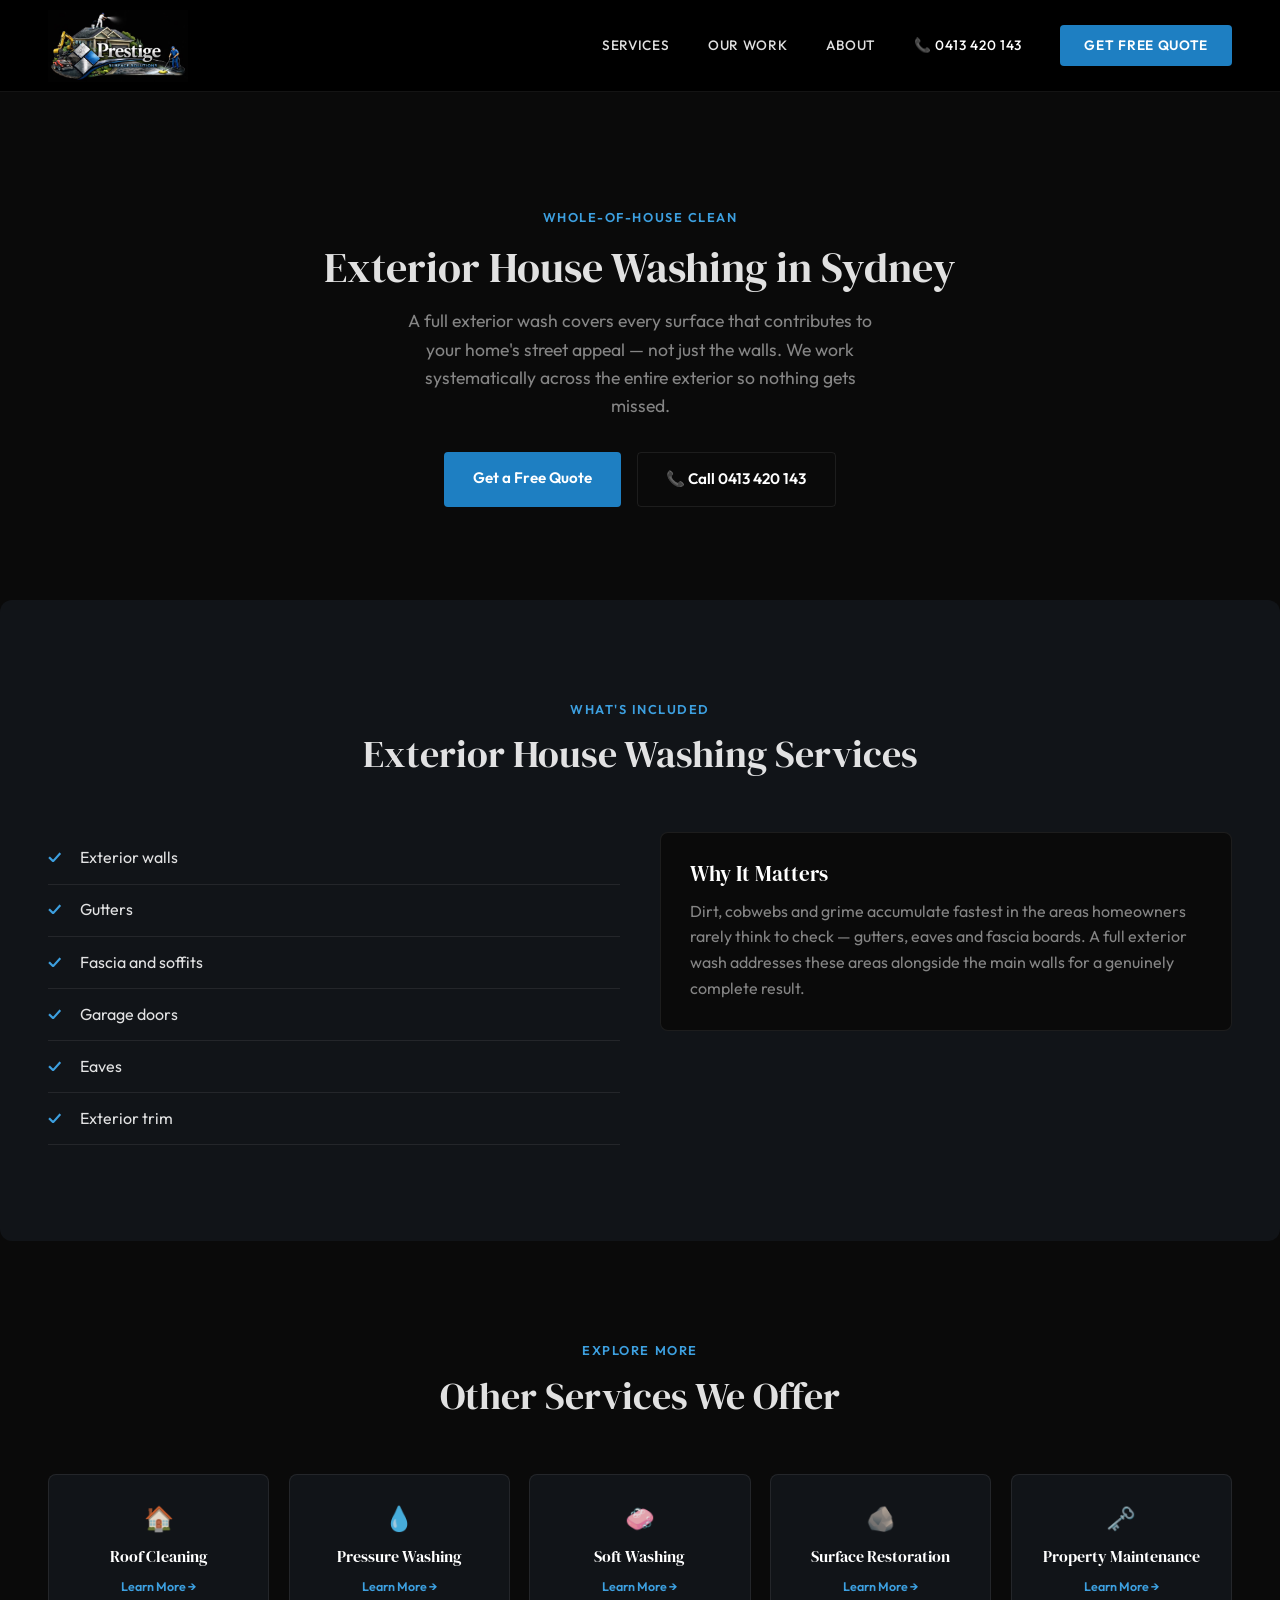
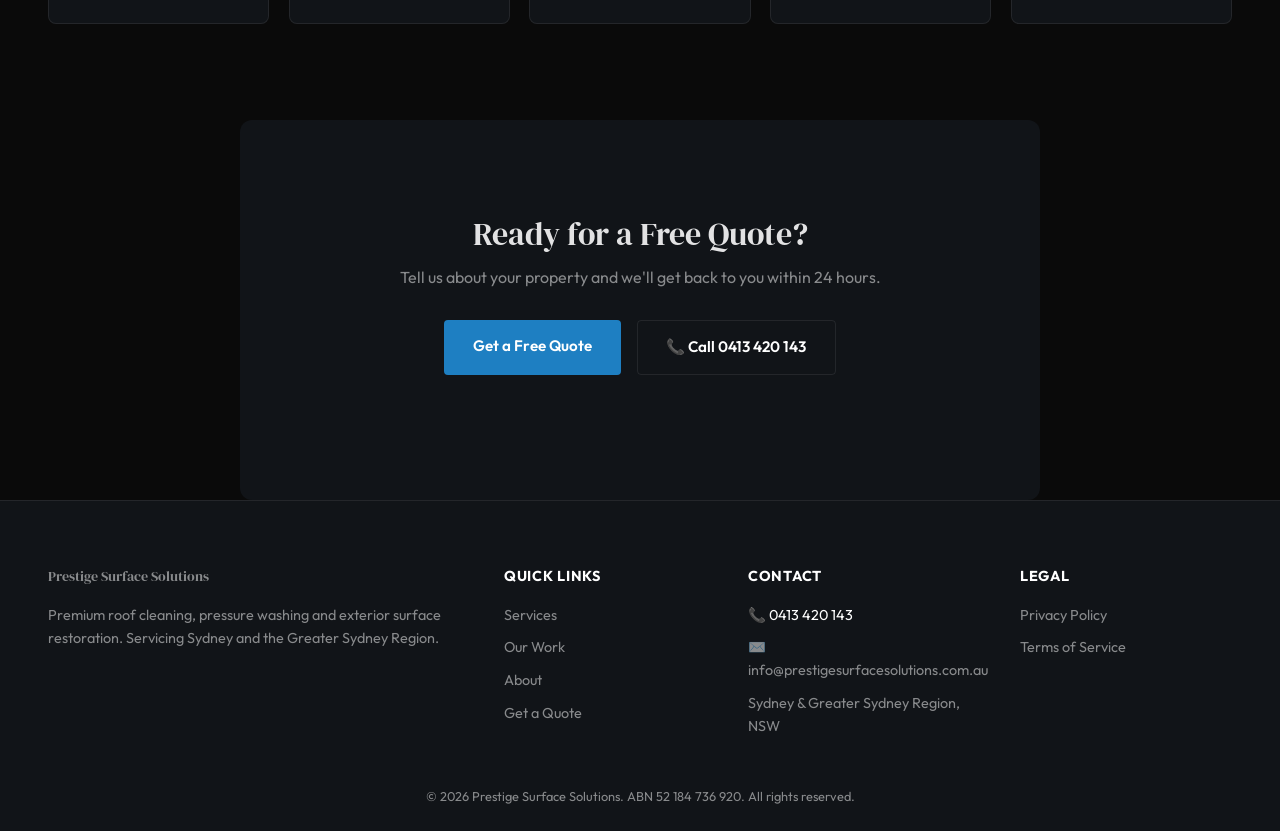
==== services/exterior-house-washing.html @ c5a3cd72 "Initial site build" ====
<!DOCTYPE html>
<html lang="en-AU">
<head>
<meta charset="UTF-8">
<meta name="viewport" content="width=device-width, initial-scale=1.0">
<title>Exterior House Washing Sydney | Prestige Surface Solutions</title>
<meta name="description" content="Complete exterior house washing in Sydney — walls, gutters, fascia, soffits and more. Fully insured. Free quotes.">
<link rel="canonical" href="https://www.prestigesurfacesolutions.com.au/services/exterior-house-washing.html">
<link rel="preconnect" href="https://fonts.googleapis.com">
<link href="https://fonts.googleapis.com/css2?family=DM+Serif+Display&family=Outfit:wght@400;500;600;700&display=swap" rel="stylesheet">
<link rel="stylesheet" href="../style.css">

<!-- Google Ads gtag.js — PLACEHOLDER ID, replace before launch -->
<script async src="https://www.googletagmanager.com/gtag/js?id=AW-XXXXXXXXX"></script>
<script>
  window.dataLayer = window.dataLayer || [];
  function gtag(){dataLayer.push(arguments);}
  gtag('js', new Date());
  gtag('config', 'AW-XXXXXXXXX');
</script>

<script type="application/ld+json">
{
  "@context": "https://schema.org",
  "@type": "Service",
  "name": "Exterior House Washing",
  "provider": {
    "@type": "LocalBusiness",
    "name": "Prestige Surface Solutions",
    "telephone": "+61413420143",
    "address": {
      "@type": "PostalAddress",
      "addressLocality": "Sydney",
      "addressRegion": "NSW",
      "addressCountry": "AU"
    }
  },
  "areaServed": "Greater Sydney Region, NSW",
  "description": "Complete exterior house washing in Sydney — walls, gutters, fascia, soffits and more. Fully insured. Free quotes."
}
</script>
</head>
<body>

<!-- ============ NAV ============ -->
<nav>
  <div class="logo-group">
    <a href="../index.html"><img src="../images/logo.jpg" alt="Prestige Surface Solutions" class="logo-img"></a>
  </div>
  <div class="nav-links">
    <a href="../index.html#services">Services</a>
    <a href="../index.html#gallery">Our Work</a>
    <a href="../index.html#about">About</a>
    <a href="tel:+61413420143" class="nav-phone">📞 0413 420 143</a>
    <a href="../index.html#quote" class="nav-cta">Get Free Quote</a>
  </div>
  <a href="tel:+61413420143" class="mobile-phone-btn">📞</a>
</nav>

<!-- ============ SERVICE HERO ============ -->
<section class="service-hero">
  <div class="service-hero-content fade-in">
    <span class="hero-eyebrow">Whole-of-House Clean</span>
    <h1>Exterior House Washing in Sydney</h1>
    <p class="hero-sub">A full exterior wash covers every surface that contributes to your home's street appeal — not just the walls. We work systematically across the entire exterior so nothing gets missed.</p>
    <div class="hero-ctas">
      <a href="../index.html#quote" class="btn-primary">Get a Free Quote</a>
      <a href="tel:+61413420143" class="btn-secondary">📞 Call 0413 420 143</a>
    </div>
  </div>
</section>

<!-- ============ WHAT'S INCLUDED ============ -->
<section class="service-details">
  <div class="section-header fade-in">
    <span class="section-label">What's Included</span>
    <h2>Exterior House Washing Services</h2>
  </div>
  <div class="includes-grid fade-in">
    <ul class="includes-list">
      <li>Exterior walls</li>
      <li>Gutters</li>
      <li>Fascia and soffits</li>
      <li>Garage doors</li>
      <li>Eaves</li>
      <li>Exterior trim</li>
    </ul>
    <div class="why-box">
      <h3>Why It Matters</h3>
      <p>Dirt, cobwebs and grime accumulate fastest in the areas homeowners rarely think to check — gutters, eaves and fascia boards. A full exterior wash addresses these areas alongside the main walls for a genuinely complete result.</p>
    </div>
  </div>
</section>

<!-- ============ OTHER SERVICES ============ -->
<section class="related-services">
  <div class="section-header fade-in">
    <span class="section-label">Explore More</span>
    <h2>Other Services We Offer</h2>
  </div>
  <div class="related-grid">
    <a href="roof-cleaning.html" class="related-card fade-in">
      <div class="service-icon">🏠</div>
      <h3>Roof Cleaning</h3>
      <span class="service-link">Learn More →</span>
    </a>
    <a href="pressure-washing.html" class="related-card fade-in">
      <div class="service-icon">💧</div>
      <h3>Pressure Washing</h3>
      <span class="service-link">Learn More →</span>
    </a>
    <a href="soft-washing.html" class="related-card fade-in">
      <div class="service-icon">🧼</div>
      <h3>Soft Washing</h3>
      <span class="service-link">Learn More →</span>
    </a>
    <a href="surface-restoration.html" class="related-card fade-in">
      <div class="service-icon">🪨</div>
      <h3>Surface Restoration</h3>
      <span class="service-link">Learn More →</span>
    </a>
    <a href="property-maintenance.html" class="related-card fade-in">
      <div class="service-icon">🗝️</div>
      <h3>Property Maintenance</h3>
      <span class="service-link">Learn More →</span>
    </a>
  </div>
</section>

<!-- ============ CTA ============ -->
<section class="service-cta">
  <div class="service-cta-inner fade-in">
    <h2>Ready for a Free Quote?</h2>
    <p>Tell us about your property and we'll get back to you within 24 hours.</p>
    <div class="hero-ctas" style="justify-content:center;">
      <a href="../index.html#quote" class="btn-primary">Get a Free Quote</a>
      <a href="tel:+61413420143" class="btn-secondary">📞 Call 0413 420 143</a>
    </div>
  </div>
</section>

<!-- ============ FOOTER ============ -->
<footer>
  <div class="footer-inner">
    <div class="footer-col">
      <p class="footer-brand">Prestige Surface Solutions</p>
      <p>Premium roof cleaning, pressure washing and exterior surface restoration. Servicing Sydney and the Greater Sydney Region.</p>
    </div>
    <div class="footer-col">
      <h4>Quick Links</h4>
      <a href="../index.html#services">Services</a>
      <a href="../index.html#gallery">Our Work</a>
      <a href="../index.html#about">About</a>
      <a href="../index.html#quote">Get a Quote</a>
    </div>
    <div class="footer-col">
      <h4>Contact</h4>
      <a href="tel:+61413420143">📞 0413 420 143</a>
      <a href="mailto:info@prestigesurfacesolutions.com.au">✉️ info@prestigesurfacesolutions.com.au</a>
      <p>Sydney &amp; Greater Sydney Region, NSW</p>
    </div>
    <div class="footer-col">
      <h4>Legal</h4>
      <a href="../privacy.html">Privacy Policy</a>
      <a href="../terms.html">Terms of Service</a>
    </div>
  </div>
  <div class="footer-bottom">
    <p>&copy; 2026 Prestige Surface Solutions. ABN 52 184 736 920. All rights reserved.</p>
  </div>
</footer>

<script src="../script.js"></script>
</body>
</html>
---- style.css ----
/* ===================================================
   PRESTIGE SURFACE SOLUTIONS — MAIN STYLESHEET
   =================================================== */

:root {
  --bg-dark: #0A0A0A;
  --bg-card: #111418;
  --bg-card-hover: #181C22;
  --accent-1: #1E7FC2;
  --accent-1-light: #3DA0E0;
  --accent-1-dark: #145A8C;
  --cream: #F2F0EB;
  --white: #FFFFFF;
  --text-light: rgba(255,255,255,0.88);
  --text-muted: rgba(255,255,255,0.5);
  --border: rgba(255,255,255,0.08);
  --font-display: 'DM Serif Display', serif;
  --font-body: 'Outfit', sans-serif;
}

* { margin: 0; padding: 0; box-sizing: border-box; }

body {
  background: var(--bg-dark);
  color: var(--text-light);
  font-family: var(--font-body);
  line-height: 1.6;
  overflow-x: hidden;
}

h1, h2, h3 {
  font-family: var(--font-display);
  font-weight: 400;
  line-height: 1.15;
}

a { color: inherit; text-decoration: none; }

img { max-width: 100%; display: block; }

section { padding: 6rem 3rem; max-width: 1280px; margin: 0 auto; }

.section-header { text-align: center; max-width: 640px; margin: 0 auto 3.5rem; }
.section-label {
  display: inline-block;
  color: var(--accent-1-light);
  font-size: 0.8rem;
  font-weight: 600;
  letter-spacing: 0.12em;
  text-transform: uppercase;
  margin-bottom: 0.8rem;
}
.section-header h2 { font-size: 2.4rem; margin-bottom: 0.8rem; }
.section-header p { color: var(--text-muted); font-size: 1.05rem; }
.placeholder-flag { color: var(--accent-1-light); font-style: italic; font-size: 0.85rem; }

/* ============ NAV ============ */
nav {
  position: sticky;
  top: 0; left: 0; right: 0;
  z-index: 100;
  padding: 0.6rem 3rem;
  display: flex;
  align-items: center;
  justify-content: space-between;
  background: #000000;
  border-bottom: 1px solid var(--border);
}
.logo-img { height: 72px; width: auto; object-fit: contain; }
.nav-links { display: flex; gap: 2.4rem; align-items: center; }
.nav-links a {
  font-size: 0.85rem;
  font-weight: 500;
  letter-spacing: 0.05em;
  text-transform: uppercase;
  transition: color 0.3s;
}
.nav-links a:hover { color: var(--accent-1-light); }
.nav-cta {
  background: var(--accent-1) !important;
  color: var(--white) !important;
  padding: 0.6rem 1.5rem;
  border-radius: 4px;
  font-weight: 600 !important;
}
.nav-cta:hover { background: var(--accent-1-light) !important; }
a[href^="tel:"] { color: var(--white); -webkit-text-fill-color: var(--white); }
.mobile-phone-btn { display: none; }

@media (max-width: 768px) {
  .nav-links { display: none; }
  .mobile-phone-btn {
    display: flex; align-items: center; justify-content: center;
    min-width: 44px; height: 44px;
    background: var(--accent-1); border-radius: 50%; color: var(--white);
  }
}

/* ============ HERO ============ */
.hero {
  display: grid;
  grid-template-columns: 1fr 1fr;
  gap: 3rem;
  align-items: center;
  padding: 4rem 3rem 5rem;
  max-width: 1280px;
  margin: 0 auto;
}
.hero-eyebrow {
  display: inline-block;
  color: var(--accent-1-light);
  font-size: 0.8rem;
  font-weight: 600;
  letter-spacing: 0.12em;
  text-transform: uppercase;
  margin-bottom: 1rem;
}
.hero h1 { font-size: 3rem; margin-bottom: 1.2rem; }
.hero-sub { color: var(--text-muted); font-size: 1.1rem; margin-bottom: 2rem; max-width: 480px; }
.hero-ctas { display: flex; gap: 1rem; margin-bottom: 1.8rem; flex-wrap: wrap; }
.btn-primary, .btn-secondary {
  padding: 0.9rem 1.8rem; border-radius: 4px; font-weight: 600; font-size: 0.95rem;
  transition: transform 0.2s, background 0.3s;
}
.btn-primary { background: var(--accent-1); color: var(--white); }
.btn-primary:hover { background: var(--accent-1-light); transform: translateY(-2px); }
.btn-secondary { background: transparent; border: 1px solid var(--border); color: var(--text-light); }
.btn-secondary:hover { border-color: var(--accent-1-light); color: var(--accent-1-light); }
.hero-trust { display: flex; gap: 1.5rem; flex-wrap: wrap; color: var(--text-muted); font-size: 0.85rem; }

.hero-image-wrap { position: relative; border-radius: 8px; overflow: hidden; aspect-ratio: 1/1; background: var(--bg-card); }
.hero-image-wrap::after {
  content: "";
  position: absolute;
  bottom: 0; left: 0; right: 0;
  height: 40%;
  background: linear-gradient(180deg, rgba(0,0,0,0) 0%, rgba(0,0,0,0.55) 100%);
  pointer-events: none;
  z-index: 1;
}
.hero-image-wrap img { width: 100%; height: 100%; object-fit: cover; }
.hero-stat-card {
  background: rgba(10,10,10,0.88);
  border: 1px solid var(--border);
  backdrop-filter: blur(6px);
  border-radius: 6px;
  padding: 0.7rem 0.5rem;
  text-align: center;
  flex: 1;
}
.hero-stat-card strong { display: block; font-family: var(--font-display); color: var(--accent-1-light); font-size: 1.2rem; }
.hero-stat-card span { font-size: 0.68rem; color: var(--text-muted); line-height: 1.2; display: block; }
.hero-stats-row {
  position: absolute;
  bottom: 14px; left: 14px; right: 14px;
  display: flex;
  gap: 0.5rem;
  z-index: 2;
}

@media (max-width: 900px) {
  .hero { grid-template-columns: 1fr; padding-top: 3rem; }
  .hero h1 { font-size: 2.2rem; }
}

@media (max-width: 480px) {
  .hero-stats-row { flex-direction: column; gap: 0.4rem; }
  .hero-stat-card { padding: 0.5rem 0.8rem; }
}

/* ============ SERVICES ============ */
.services-grid { display: grid; grid-template-columns: repeat(3, 1fr); gap: 1.5rem; }
.service-card {
  display: block;
  background: var(--bg-card);
  border: 1px solid var(--border);
  border-radius: 8px;
  padding: 2rem;
  transition: background 0.3s, transform 0.3s, border-color 0.3s;
}
.service-card:hover { background: var(--bg-card-hover); transform: translateY(-4px); border-color: var(--accent-1-dark); }
.service-icon { font-size: 1.8rem; margin-bottom: 1rem; }
.service-card h3 { font-size: 1.3rem; margin-bottom: 0.6rem; color: var(--white); }
.service-card p { color: var(--text-muted); font-size: 0.92rem; margin-bottom: 1.2rem; }
.service-link { color: var(--accent-1-light); font-weight: 600; font-size: 0.85rem; }

@media (max-width: 900px) { .services-grid { grid-template-columns: 1fr 1fr; } }
@media (max-width: 600px) { .services-grid { grid-template-columns: 1fr; } }

/* ============ GALLERY ============ */
.carousel-wrapper { position: relative; overflow: hidden; max-width: 1100px; margin: 0 auto; }
.carousel-track { display: flex; transition: transform 0.4s ease; }
.gallery-slide { flex: 0 0 50%; padding: 0 0.5rem; }
.gallery-photo { position: relative; aspect-ratio: 4/3; overflow: hidden; border-radius: 6px; background: var(--bg-card); }
.gallery-photo img { width: 100%; height: 100%; object-fit: cover; }
.gallery-label {
  position: absolute; top: 0; left: 0;
  background: var(--accent-1); color: #fff;
  padding: 0.3rem 0.8rem;
  font-size: 0.75rem; text-transform: uppercase; letter-spacing: 0.05em;
}
.carousel-arrow {
  position: absolute; top: 50%; transform: translateY(-50%);
  background: rgba(0,0,0,0.6); color: #fff; border: none;
  width: 40px; height: 40px; border-radius: 50%; cursor: pointer; z-index: 2;
  font-size: 1.4rem;
}
.carousel-arrow.prev { left: 10px; }
.carousel-arrow.next { right: 10px; }
.carousel-dots { display: flex; justify-content: center; gap: 0.5rem; margin-top: 1.5rem; }
.carousel-dots span { width: 8px; height: 8px; border-radius: 50%; background: var(--border); cursor: pointer; display: inline-block; }
.carousel-dots span.active { background: var(--accent-1); }

@media (max-width: 768px) {
  .gallery-slide { flex: 0 0 100%; }
  .gallery-photo { aspect-ratio: auto; height: 260px; }
}

/* ============ WHY US ============ */
.why-us { background: var(--bg-card); border-radius: 12px; }
.stats-grid { display: grid; grid-template-columns: repeat(4, 1fr); gap: 1.5rem; text-align: center; }
.stat-box strong { display: block; font-family: var(--font-display); font-size: 2.4rem; color: var(--accent-1-light); }
.stat-box span { color: var(--text-muted); font-size: 0.9rem; }

@media (max-width: 768px) { .stats-grid { grid-template-columns: 1fr 1fr; gap: 2rem; } }

/* ============ ABOUT ============ */
.about-content { max-width: 760px; margin: 0 auto; text-align: center; }
.about-content h2 { font-size: 2.2rem; margin: 0.8rem 0 1.5rem; }
.about-content p { color: var(--text-muted); margin-bottom: 1.2rem; }

/* ============ TESTIMONIALS ============ */
.testimonials-grid { display: grid; grid-template-columns: repeat(3, 1fr); gap: 1.5rem; }
.testimonial-card {
  background: var(--bg-card); border: 1px solid var(--border); border-radius: 8px; padding: 1.8rem;
}
.testimonial-card p { font-style: italic; margin-bottom: 1.2rem; color: var(--text-light); }
.testimonial-card strong { color: var(--accent-1-light); font-size: 0.85rem; font-style: normal; }

@media (max-width: 900px) { .testimonials-grid { grid-template-columns: 1fr; } }

/* ============ QUOTE FORM ============ */
.quote-form { background: var(--bg-card); border: 1px solid var(--border); border-radius: 8px; padding: 2.5rem; max-width: 760px; margin: 0 auto; }
.form-title { font-family: var(--font-display); font-size: 1.8rem; margin-bottom: 0.4rem; }
.form-subtitle { color: var(--text-muted); margin-bottom: 1rem; }
.form-grid { display: grid; grid-template-columns: 1fr 1fr; gap: 1.2rem; margin: 1.5rem 0; }
.form-group.full { grid-column: 1 / -1; }
.form-group label { display: block; font-size: 0.85rem; margin-bottom: 0.4rem; color: var(--text-muted); }
.form-group input, .form-group select, .form-group textarea {
  width: 100%; padding: 0.7rem 1rem; background: var(--bg-dark);
  border: 1px solid var(--border); border-radius: 4px; color: var(--text-light); font-family: inherit;
}
.form-group textarea { min-height: 100px; resize: vertical; }
.form-submit {
  width: 100%; padding: 1rem; background: var(--accent-1); color: var(--white);
  border: none; border-radius: 4px; font-weight: 600; cursor: pointer; transition: background 0.3s; font-size: 1rem;
}
.form-submit:hover { background: var(--accent-1-light); }
.form-note { text-align: center; color: var(--text-muted); font-size: 0.8rem; margin-top: 1rem; }

@media (max-width: 768px) { .form-grid { grid-template-columns: 1fr; } }

/* ============ FOOTER ============ */
footer { background: var(--bg-card); border-top: 1px solid var(--border); padding: 4rem 3rem 1.5rem; }
.footer-inner {
  max-width: 1280px; margin: 0 auto;
  display: grid; grid-template-columns: 2fr 1fr 1fr 1fr; gap: 2rem;
}
.footer-brand { font-family: var(--font-display); color: var(--white); font-size: 1.3rem; margin-bottom: 1rem; }
.footer-col p, .footer-col a { color: var(--text-muted); font-size: 0.9rem; }
.footer-col h4 { color: var(--white); font-size: 0.9rem; text-transform: uppercase; letter-spacing: 0.05em; margin-bottom: 1rem; }
.footer-col a { display: block; margin-bottom: 0.6rem; transition: color 0.3s; }
.footer-col a:hover { color: var(--accent-1-light); }
.footer-bottom { text-align: center; color: var(--text-muted); font-size: 0.8rem; margin-top: 3rem; }

@media (max-width: 768px) { .footer-inner { grid-template-columns: 1fr 1fr; } }
@media (max-width: 480px) { .footer-inner { grid-template-columns: 1fr; } }

/* ============ SERVICE PAGES ============ */
.service-hero {
  padding: 7rem 3rem 4rem;
  max-width: 900px;
  margin: 0 auto;
  text-align: center;
}
.service-hero h1 { font-size: 2.6rem; margin-bottom: 1rem; }
.service-hero .hero-sub { margin: 0 auto 2rem; }
.service-hero .hero-ctas { justify-content: center; }

.service-details { background: var(--bg-card); border-radius: 12px; }
.includes-grid { display: grid; grid-template-columns: 1fr 1fr; gap: 2.5rem; align-items: start; }
.includes-list { list-style: none; }
.includes-list li {
  padding: 0.8rem 0 0.8rem 2rem;
  border-bottom: 1px solid var(--border);
  position: relative;
  color: var(--text-light);
}
.includes-list li::before {
  content: "✓";
  position: absolute;
  left: 0;
  color: var(--accent-1-light);
  font-weight: 700;
}
.why-box {
  background: var(--bg-dark);
  border: 1px solid var(--border);
  border-radius: 8px;
  padding: 1.8rem;
}
.why-box h3 { font-family: var(--font-display); font-size: 1.3rem; margin-bottom: 0.8rem; color: var(--white); }
.why-box p { color: var(--text-muted); }

@media (max-width: 768px) {
  .includes-grid { grid-template-columns: 1fr; }
  .service-hero h1 { font-size: 2rem; }
}

.related-grid { display: grid; grid-template-columns: repeat(5, 1fr); gap: 1.2rem; }
.related-card {
  display: block;
  background: var(--bg-card);
  border: 1px solid var(--border);
  border-radius: 8px;
  padding: 1.5rem 1rem;
  text-align: center;
  transition: background 0.3s, transform 0.3s, border-color 0.3s;
}
.related-card:hover { background: var(--bg-card-hover); transform: translateY(-4px); border-color: var(--accent-1-dark); }
.related-card .service-icon { font-size: 1.5rem; margin-bottom: 0.6rem; }
.related-card h3 { font-size: 1rem; margin-bottom: 0.5rem; color: var(--white); }
.related-card .service-link { font-size: 0.78rem; }

@media (max-width: 1000px) { .related-grid { grid-template-columns: repeat(3, 1fr); } }
@media (max-width: 600px) { .related-grid { grid-template-columns: 1fr 1fr; } }

.service-cta {
  text-align: center;
  background: var(--bg-card);
  border-radius: 12px;
  max-width: 800px;
}
.service-cta h2 { font-size: 2rem; margin-bottom: 0.8rem; }
.service-cta p { color: var(--text-muted); margin-bottom: 1.8rem; }

/* ============ FADE-IN ANIMATION ============ */
.fade-in { opacity: 0; transform: translateY(20px); transition: opacity 0.6s ease, transform 0.6s ease; }
.fade-in.visible { opacity: 1; transform: translateY(0); }

@media (prefers-reduced-motion: reduce) {
  .fade-in { opacity: 1; transform: none; transition: none; }
}
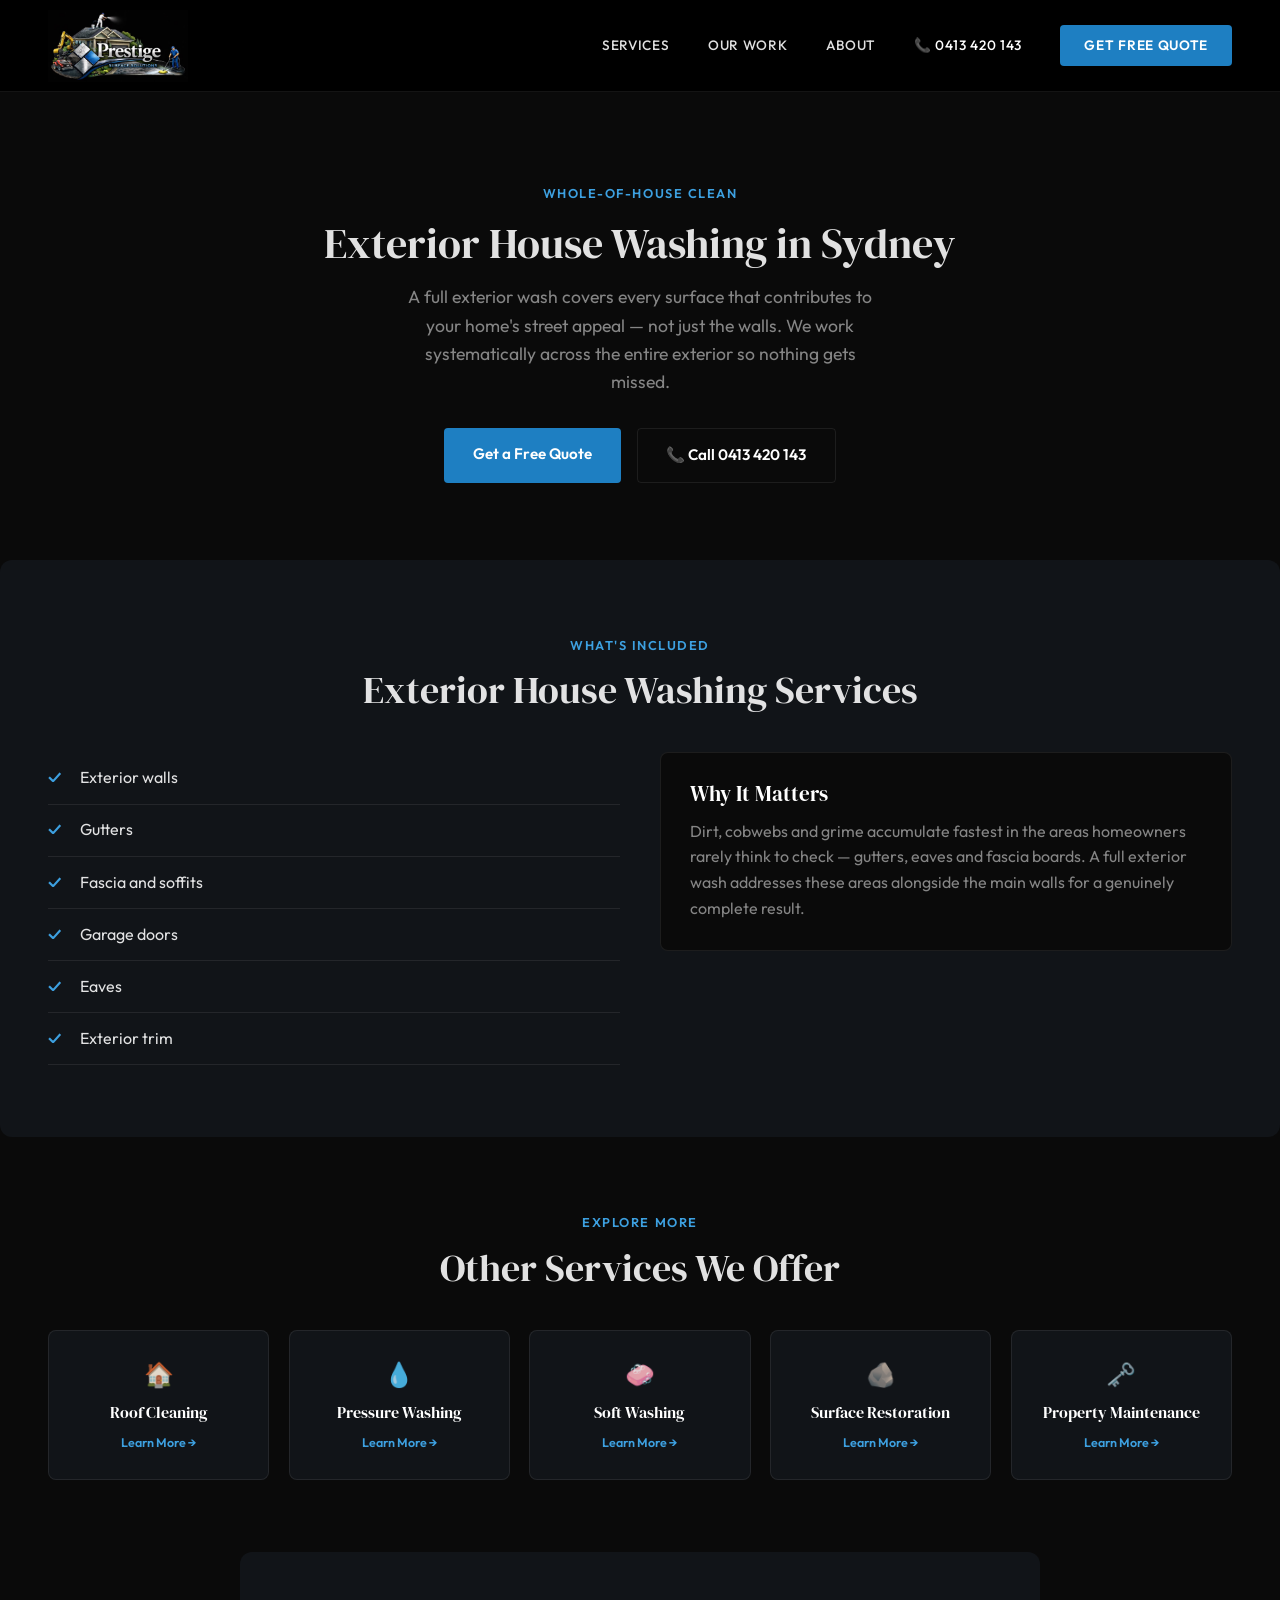
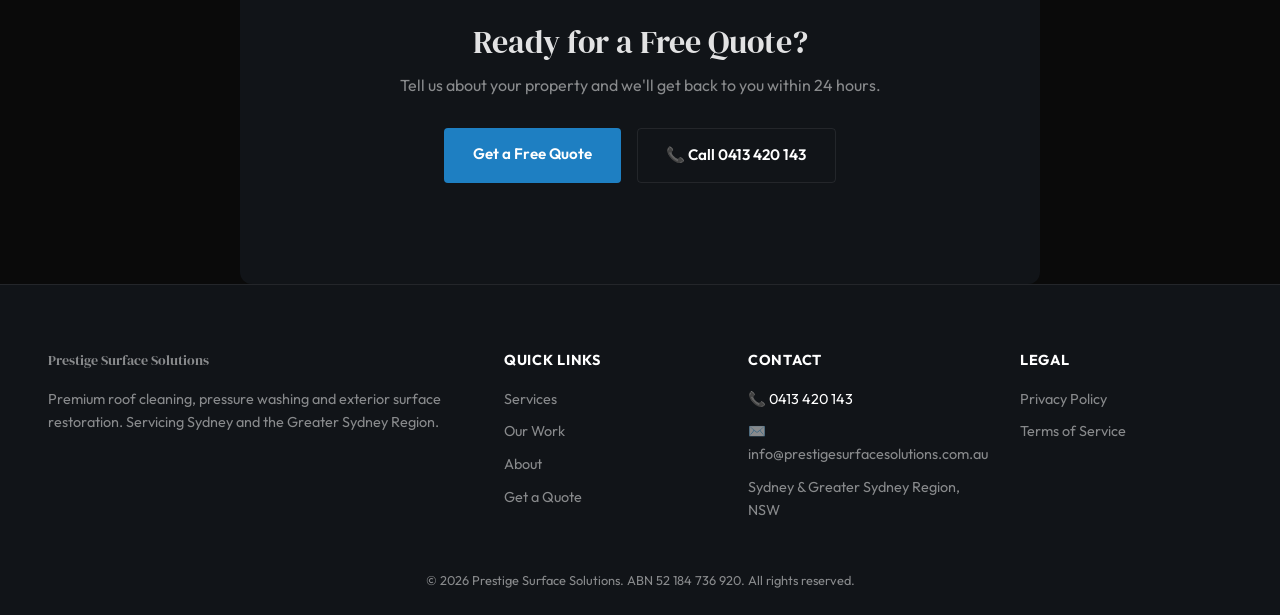
==== commit 3ba73099: "Add 5-star rating to testimonial cards" ====
--- a/services/exterior-house-washing.html
+++ b/services/exterior-house-washing.html
@@ -54,7 +54,7 @@
     <a href="tel:+61413420143" class="nav-phone">📞 0413 420 143</a>
     <a href="../index.html#quote" class="nav-cta">Get Free Quote</a>
   </div>
-  <a href="tel:+61413420143" class="mobile-phone-btn">📞</a>
+  <a href="tel:+61413420143" class="mobile-phone-btn">📞 0413 420 143</a>
 </nav>
 
 <!-- ============ SERVICE HERO ============ -->
--- a/style.css
+++ b/style.css
@@ -38,9 +38,13 @@
 
 img { max-width: 100%; display: block; }
 
-section { padding: 6rem 3rem; max-width: 1280px; margin: 0 auto; }
-
-.section-header { text-align: center; max-width: 640px; margin: 0 auto 3.5rem; }
+section { padding: 4.5rem 3rem; max-width: 1280px; margin: 0 auto; }
+
+@media (max-width: 768px) {
+  section { padding: 2.75rem 1.5rem; }
+}
+
+.section-header { text-align: center; max-width: 640px; margin: 0 auto 2.5rem; }
 .section-label {
   display: inline-block;
   color: var(--accent-1-light);
@@ -91,8 +95,15 @@
   .nav-links { display: none; }
   .mobile-phone-btn {
     display: flex; align-items: center; justify-content: center;
-    min-width: 44px; height: 44px;
-    background: var(--accent-1); border-radius: 50%; color: var(--white);
+    gap: 0.4rem;
+    height: 40px;
+    padding: 0 1rem;
+    background: var(--accent-1);
+    border-radius: 20px;
+    color: var(--white);
+    font-size: 0.85rem;
+    font-weight: 600;
+    white-space: nowrap;
   }
 }
 
@@ -102,7 +113,7 @@
   grid-template-columns: 1fr 1fr;
   gap: 3rem;
   align-items: center;
-  padding: 4rem 3rem 5rem;
+  padding: 3.5rem 3rem 3.5rem;
   max-width: 1280px;
   margin: 0 auto;
 }
@@ -159,13 +170,21 @@
 }
 
 @media (max-width: 900px) {
-  .hero { grid-template-columns: 1fr; padding-top: 3rem; }
+  .hero { grid-template-columns: 1fr; padding-top: 2.5rem; padding-bottom: 2.5rem; }
   .hero h1 { font-size: 2.2rem; }
 }
 
+@media (max-width: 768px) {
+  .section-header { margin-bottom: 1.8rem; }
+  .section-header h2 { font-size: 1.9rem; }
+  .service-hero { padding: 3.5rem 1.5rem 2rem; }
+}
+
 @media (max-width: 480px) {
-  .hero-stats-row { flex-direction: column; gap: 0.4rem; }
-  .hero-stat-card { padding: 0.5rem 0.8rem; }
+  .hero-stats-row { gap: 0.35rem; bottom: 10px; left: 10px; right: 10px; }
+  .hero-stat-card { padding: 0.45rem 0.3rem; }
+  .hero-stat-card strong { font-size: 0.95rem; }
+  .hero-stat-card span { font-size: 0.58rem; }
 }
 
 /* ============ SERVICES ============ */
@@ -235,6 +254,7 @@
   background: var(--bg-card); border: 1px solid var(--border); border-radius: 8px; padding: 1.8rem;
 }
 .testimonial-card p { font-style: italic; margin-bottom: 1.2rem; color: var(--text-light); }
+.testimonial-stars { color: var(--accent-1-light); font-size: 1rem; letter-spacing: 0.15em; margin-bottom: 0.8rem; }
 .testimonial-card strong { color: var(--accent-1-light); font-size: 0.85rem; font-style: normal; }
 
 @media (max-width: 900px) { .testimonials-grid { grid-template-columns: 1fr; } }
@@ -278,7 +298,7 @@
 
 /* ============ SERVICE PAGES ============ */
 .service-hero {
-  padding: 7rem 3rem 4rem;
+  padding: 5.5rem 3rem 3rem;
   max-width: 900px;
   margin: 0 auto;
   text-align: center;
